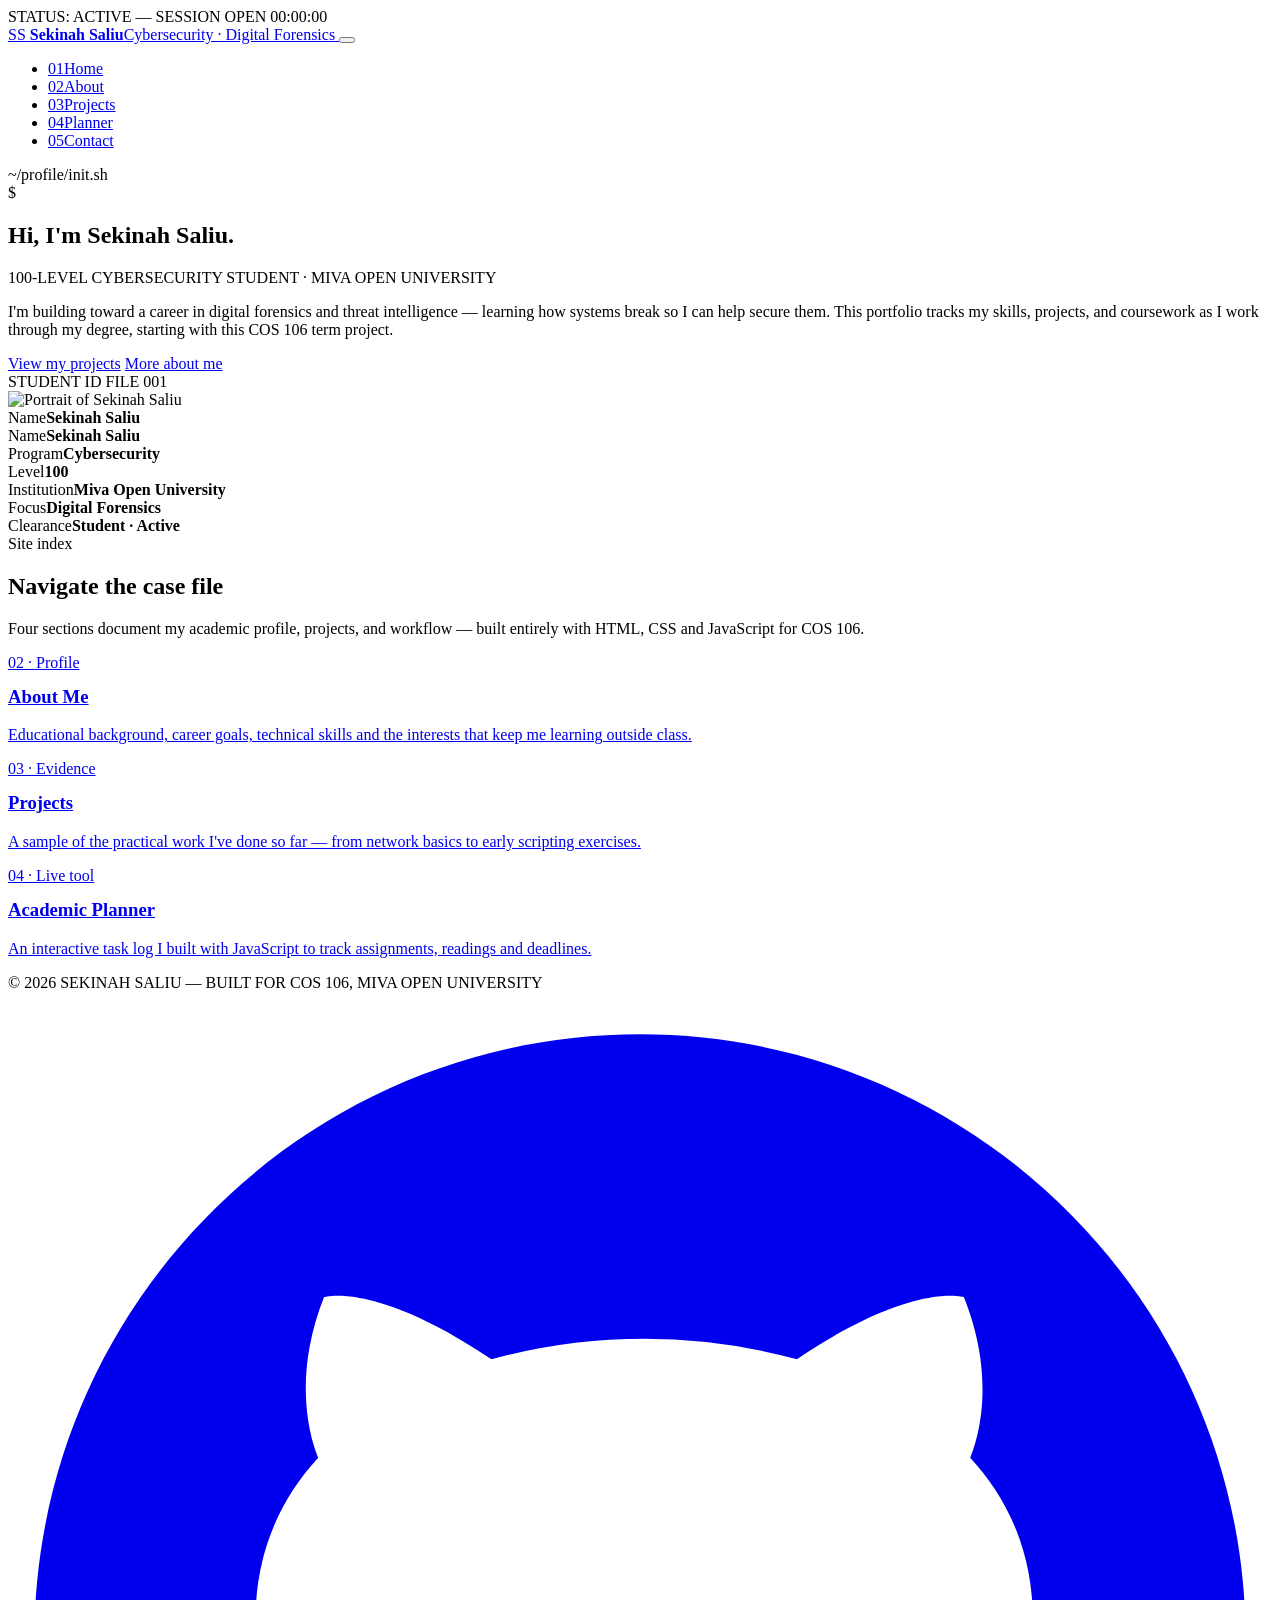
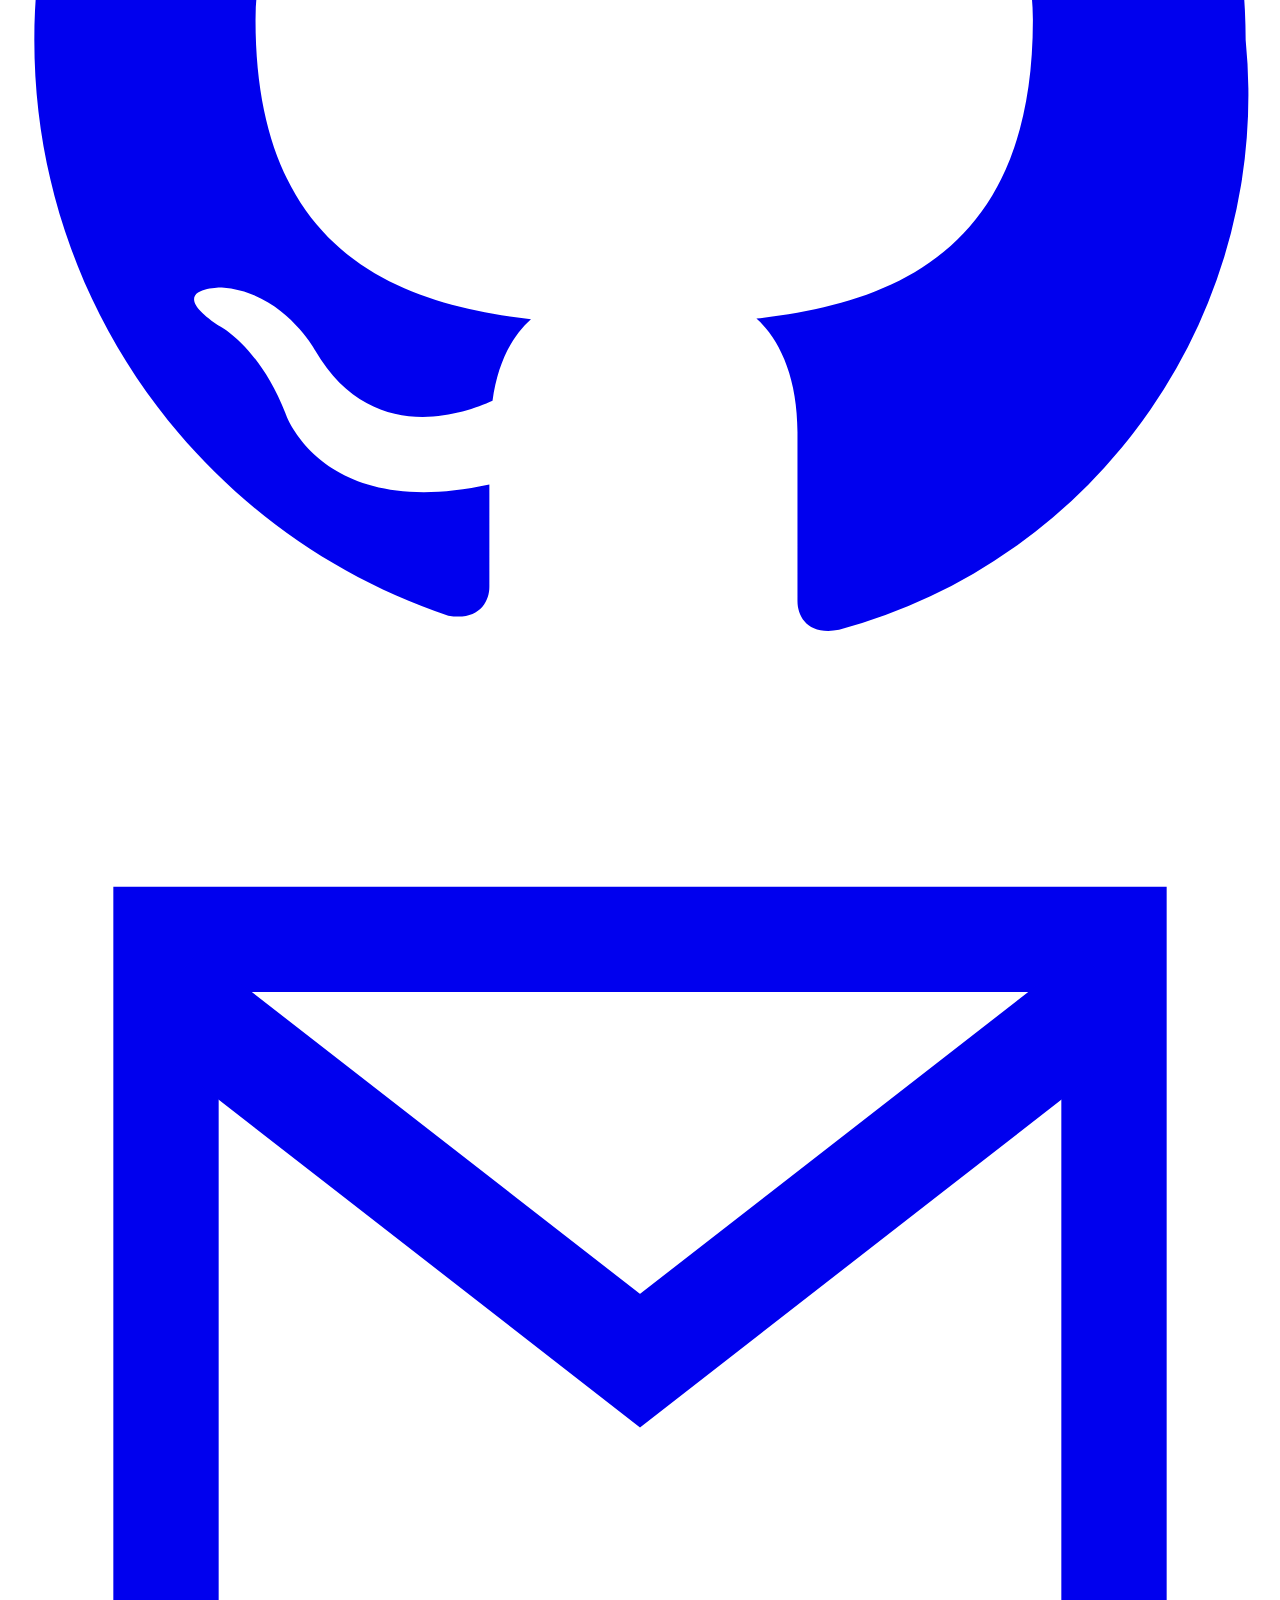
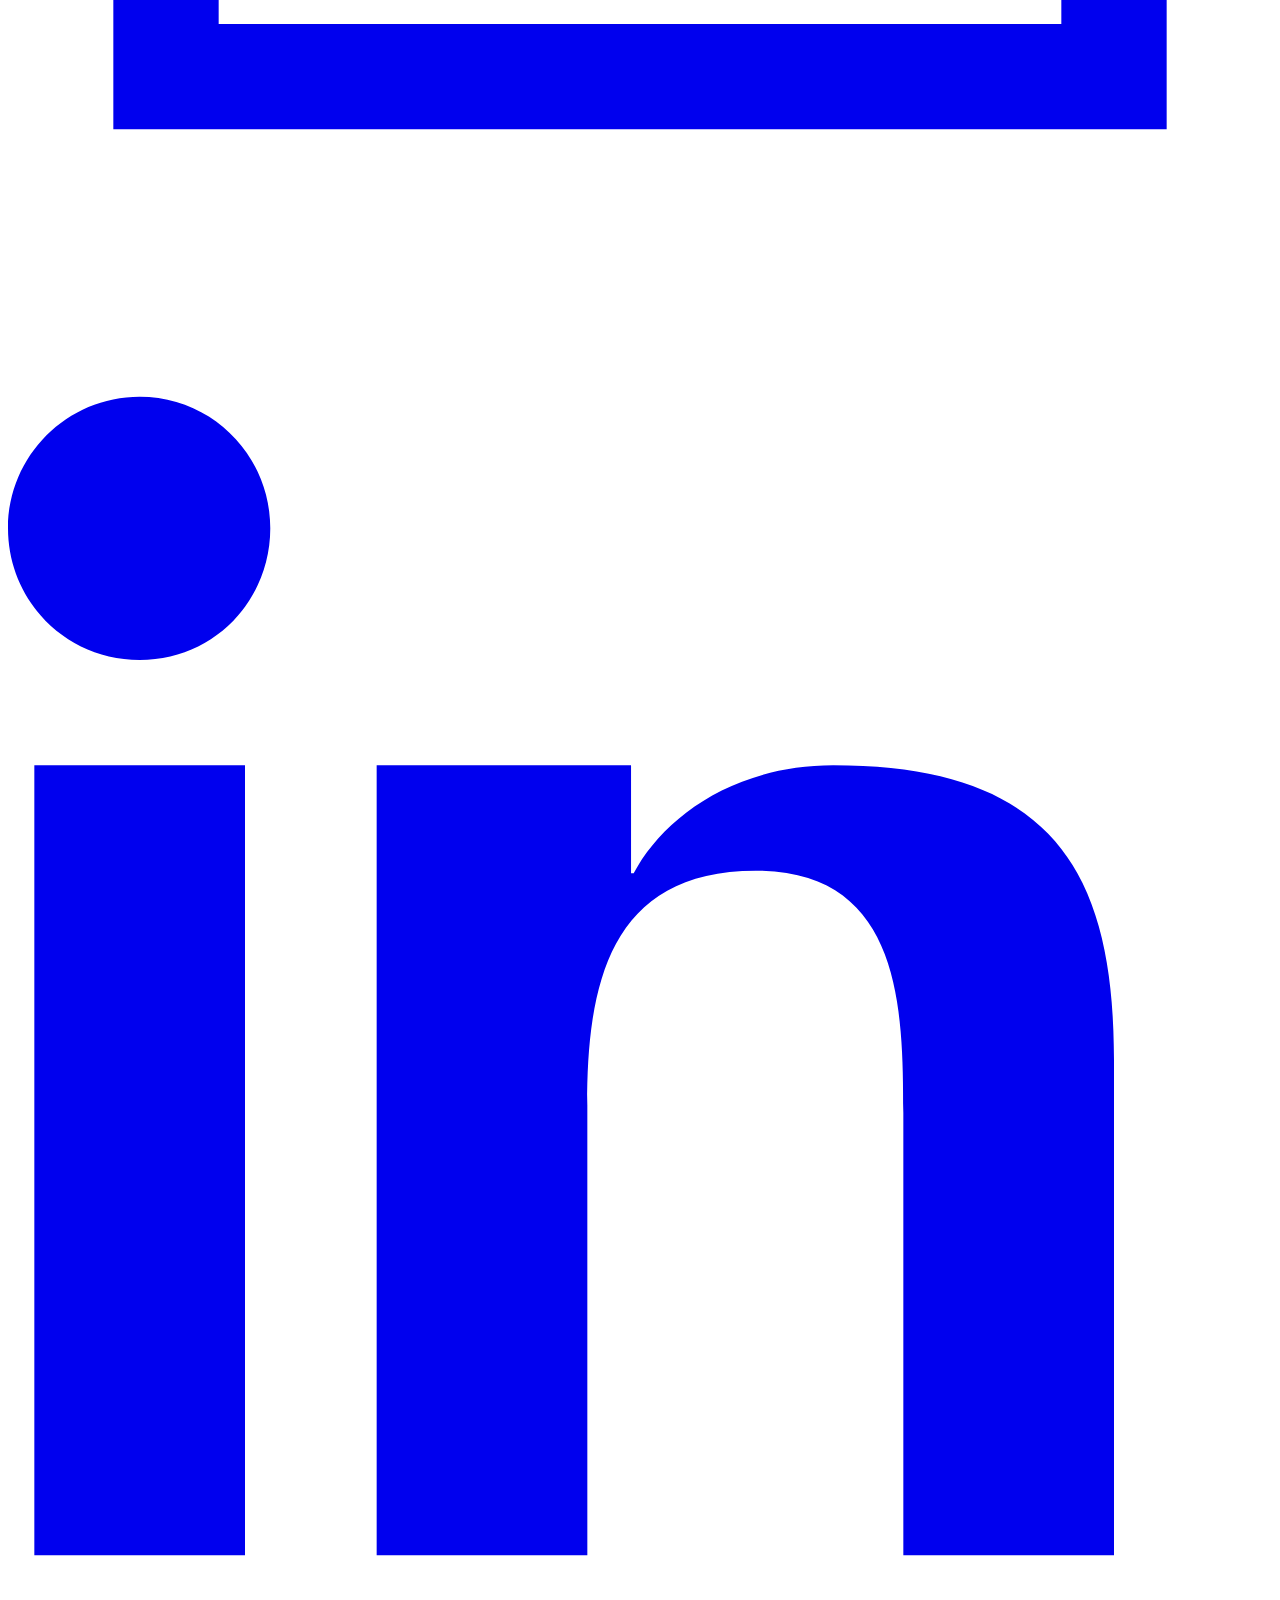
==== index.html @ 590c960b "Create index.html" ====
<!DOCTYPE html>
<html lang="en">
<head>
<meta charset="UTF-8">
<meta name="viewport" content="width=device-width, initial-scale=1.0">
<title>Sekinah Saliu — Academic Portfolio</title>
<meta name="description" content="Personal academic portfolio of Sekinah Saliu, 100-level Cybersecurity student at Miva Open University, focused on digital forensics and threat intelligence.">
<link rel="preconnect" href="https://fonts.googleapis.com">
<link href="https://fonts.googleapis.com/css2?family=IBM+Plex+Mono:wght@400;500;600;700&family=Inter:wght@400;500;600;700;800&display=swap" rel="stylesheet">
<link rel="stylesheet" href="css/style.css">
</head>
<body>

<div class="status-bar">
  <div class="wrap">
    <span><span class="status-dot"></span>STATUS: ACTIVE — SESSION OPEN</span>
    <span class="clock" data-clock>00:00:00</span>
  </div>
</div>

<header class="site-header">
  <nav class="nav-row wrap">
    <a href="index.html" class="brand">
      <span class="brand-mark">SS</span>
      <span class="brand-text"><strong>Sekinah Saliu</strong><span>Cybersecurity · Digital Forensics</span></span>
    </a>
    <button class="nav-toggle" aria-label="Toggle navigation" aria-expanded="false">
      <span></span><span></span><span></span>
    </button>
    <ul class="case-tabs">
      <li><a href="index.html" class="active"><span class="idx">01</span>Home</a></li>
      <li><a href="about.html"><span class="idx">02</span>About</a></li>
      <li><a href="projects.html"><span class="idx">03</span>Projects</a></li>
      <li><a href="planner.html"><span class="idx">04</span>Planner</a></li>
      <li><a href="contact.html"><span class="idx">05</span>Contact</a></li>
    </ul>
  </nav>
</header>

<main>
  <section class="hero">
    <div class="wrap hero-grid">
      <div class="reveal in">
        <div class="terminal">
          <div class="terminal-bar">
            <span></span><span></span><span></span>
            <span class="path">~/profile/init.sh</span>
          </div>
          <div class="terminal-body">
            <div class="line" data-type-line="$ whoami"></div>
            <div class="line" data-type-line="&gt; sekinah_saliu — cybersecurity student, miva open university"></div>
            <div class="line" data-type-line="$ scan --interests"></div>
            <div class="line" data-type-line="&gt; digital forensics · threat intelligence · vulnerability research"></div>
            <div class="line"><span class="ok">$</span> <span class="cursor"></span></div>
          </div>
        </div>

        <h1 class="hero-name">Hi, I'm Sekinah Saliu.</h1>
        <p class="hero-role">100-LEVEL CYBERSECURITY STUDENT · MIVA OPEN UNIVERSITY</p>
        <p class="hero-bio">I'm building toward a career in digital forensics and threat intelligence — learning how systems break so I can help secure them. This portfolio tracks my skills, projects, and coursework as I work through my degree, starting with this COS 106 term project.</p>
        <div class="hero-cta">
          <a href="projects.html" class="btn primary">View my projects</a>
          <a href="about.html" class="btn ghost">More about me</a>
        </div>
      </div>

      <div class="reveal">
        <div class="id-badge">
          <div class="id-badge-top">
            <span class="tag cyan">STUDENT ID</span>
            <span class="tag">FILE 001</span>
          </div>
          <div class="id-photo">
            <div class="id-scanline"></div>
            <div class="id-photo">
    <div class="id-scanline"></div>
    <!-- Replace with Media/profile.jpg -->
    <img src="Profile.jpg" alt="Portrait of Sekinah Saliu">
</div>

<div class="id-row"><span>Name</span><strong>Sekinah Saliu</strong></div>
          </div>
          <div class="id-row"><span>Name</span><strong>Sekinah Saliu</strong></div>
          <div class="id-row"><span>Program</span><strong>Cybersecurity</strong></div>
          <div class="id-row"><span>Level</span><strong>100</strong></div>
          <div class="id-row"><span>Institution</span><strong>Miva Open University</strong></div>
          <div class="id-row"><span>Focus</span><strong>Digital Forensics</strong></div>
          <div class="id-row"><span>Clearance</span><strong style="color:var(--cyan)">Student · Active</strong></div>
        </div>
      </div>
    </div>
  </section>

  <div class="wrap"><div class="divider"></div></div>

  <section class="section-tight">
    <div class="wrap">
      <div class="eyebrow">Site index</div>
      <div class="section-head">
        <h2 class="section-title">Navigate the case file</h2>
        <p class="section-sub">Four sections document my academic profile, projects, and workflow — built entirely with HTML, CSS and JavaScript for COS 106.</p>
      </div>
      <div class="grid-3">
        <a href="about.html" class="card reveal">
          <span class="tag amber">02 · Profile</span>
          <h3 style="margin-top:14px;">About Me</h3>
          <p>Educational background, career goals, technical skills and the interests that keep me learning outside class.</p>
        </a>
        <a href="projects.html" class="card reveal">
          <span class="tag amber">03 · Evidence</span>
          <h3 style="margin-top:14px;">Projects</h3>
          <p>A sample of the practical work I've done so far — from network basics to early scripting exercises.</p>
        </a>
        <a href="planner.html" class="card reveal">
          <span class="tag amber">04 · Live tool</span>
          <h3 style="margin-top:14px;">Academic Planner</h3>
          <p>An interactive task log I built with JavaScript to track assignments, readings and deadlines.</p>
        </a>
      </div>
    </div>
  </section>
</main>

<footer>
  <div class="wrap footer-row">
    <p>© 2026 SEKINAH SALIU — BUILT FOR COS 106, MIVA OPEN UNIVERSITY</p>
    <div class="socials">
      <a href="https://github.com/sekinah5682" aria-label="GitHub" target="_blank" rel="noopener">
        <svg viewBox="0 0 24 24" fill="currentColor"><path d="M12 .5C5.65.5.5 5.65.5 12c0 5.09 3.29 9.4 7.86 10.93.57.1.78-.25.78-.55v-1.94c-3.2.7-3.87-1.35-3.87-1.35-.53-1.33-1.29-1.68-1.29-1.68-1.05-.72.08-.71.08-.71 1.16.08 1.77 1.19 1.77 1.19 1.03 1.77 2.71 1.26 3.37.96.1-.75.4-1.26.73-1.55-2.55-.29-5.23-1.28-5.23-5.68 0-1.25.45-2.28 1.19-3.08-.12-.29-.52-1.46.11-3.05 0 0 .97-.31 3.18 1.18a11 11 0 0 1 5.8 0c2.2-1.49 3.17-1.18 3.17-1.18.64 1.59.24 2.76.12 3.05.74.8 1.19 1.83 1.19 3.08 0 4.41-2.69 5.38-5.25 5.67.41.36.78 1.07.78 2.16v3.2c0 .31.21.66.79.55A10.52 10.52 0 0 0 23.5 12C23.5 5.65 18.35.5 12 .5Z"/></svg>
      </a>
      <a href="mailto:sekinah.saliu@gmail.com" aria-label="Email">
        <svg viewBox="0 0 24 24" fill="none" stroke="currentColor" stroke-width="2"><path d="M3 5h18v14H3z"/><path d="m3 6 9 7 9-7"/></svg>
      </a>
      <a href="https://linkedin.com/sekinah" aria-label="LinkedIn" target="_blank" rel="noopener">
        <svg viewBox="0 0 24 24" fill="currentColor"><path d="M4.98 3.5C4.98 4.88 3.9 6 2.5 6S0 4.88 0 3.5 1.12 1 2.5 1s2.48 1.12 2.48 2.5ZM.5 8h4V23h-4V8Zm7.5 0h3.83v2.05h.05c.53-1 1.84-2.05 3.79-2.05C19.9 8 21 10.1 21 13.6V23h-4v-8.4c0-2-.04-4.6-2.8-4.6-2.8 0-3.2 2.2-3.2 4.45V23h-4V8Z"/></svg>
      </a>
    </div>
  </div>
</footer>

<script src="js/main.js"></script>
</body>
</html>
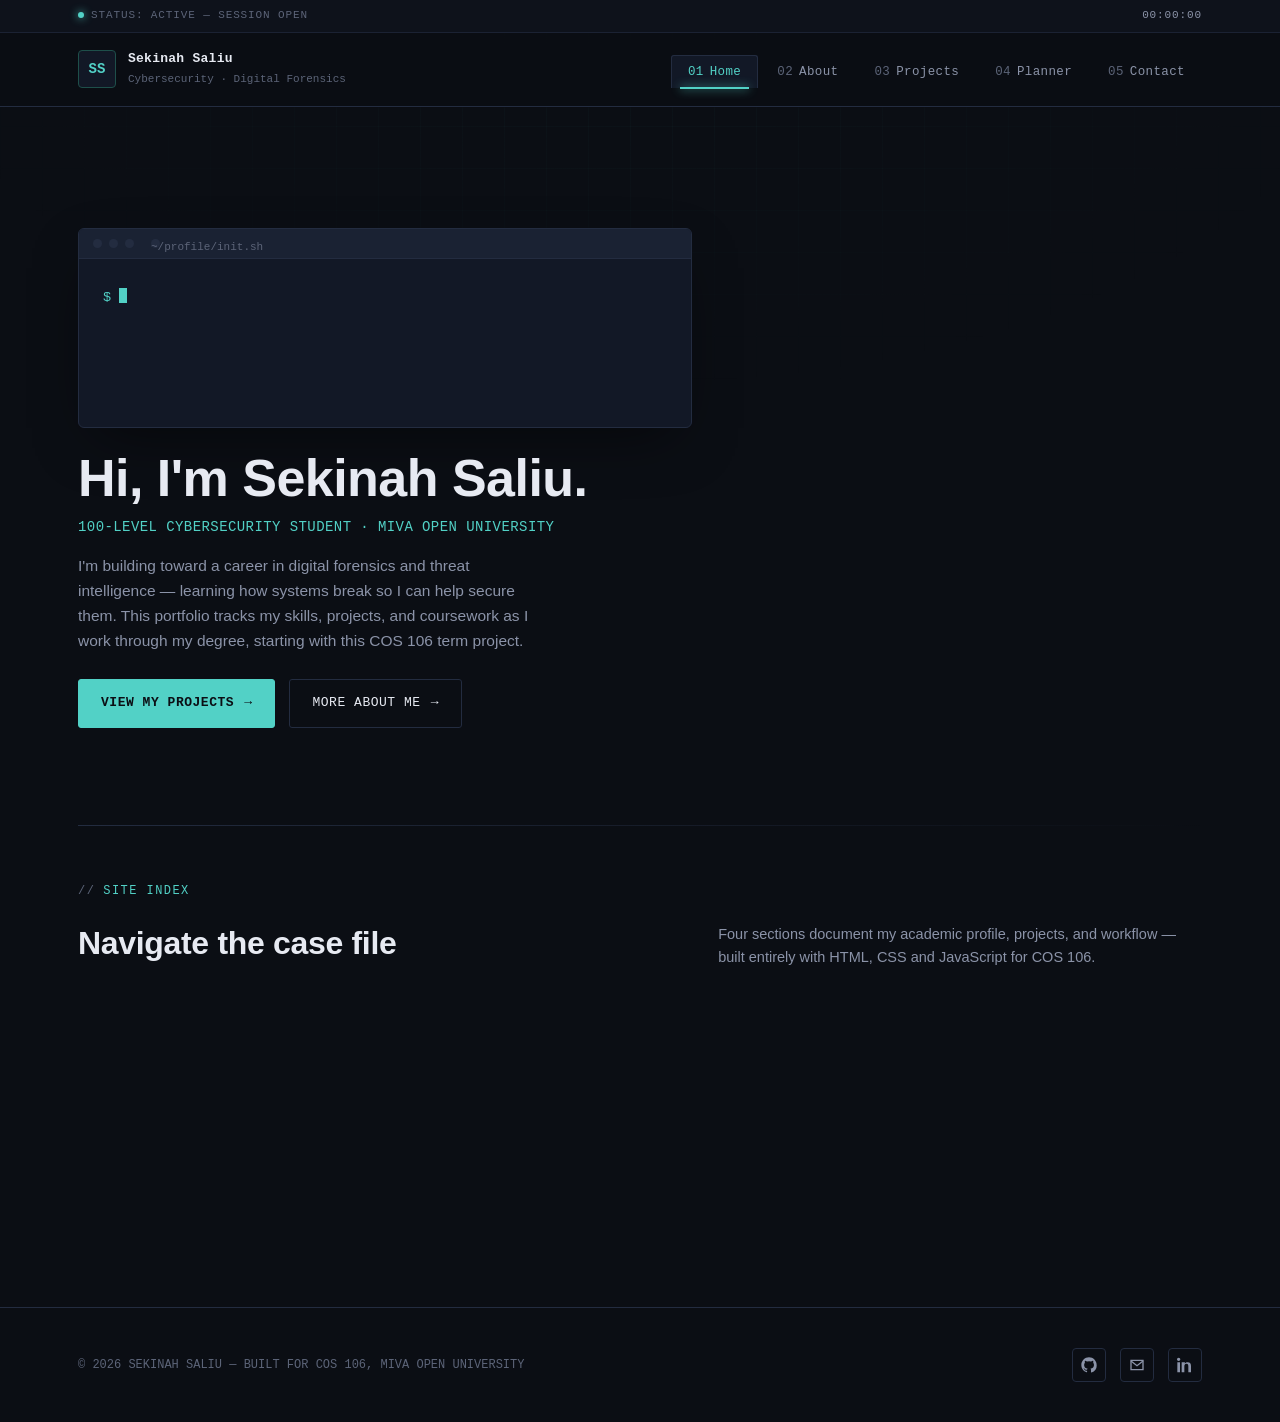
==== commit 8d6e6a00: "Update index.html" ====
--- a/index.html
+++ b/index.html
@@ -7,7 +7,7 @@
 <meta name="description" content="Personal academic portfolio of Sekinah Saliu, 100-level Cybersecurity student at Miva Open University, focused on digital forensics and threat intelligence.">
 <link rel="preconnect" href="https://fonts.googleapis.com">
 <link href="https://fonts.googleapis.com/css2?family=IBM+Plex+Mono:wght@400;500;600;700&family=Inter:wght@400;500;600;700;800&display=swap" rel="stylesheet">
-<link rel="stylesheet" href="css/style.css">
+<link rel="stylesheet" href="style.css">
 </head>
 <body>
 
@@ -138,6 +138,6 @@
   </div>
 </footer>
 
-<script src="js/main.js"></script>
+<script src="script.js"></script>
 </body>
 </html>
--- a/style.css
+++ b/style.css
@@ -0,0 +1,401 @@
+/* =========================================================
+   SEKINAH SALIU — DIGITAL FORENSICS PORTFOLIO
+   Design language: "Case File" — evidence dossier meets
+   terminal diagnostics. Built for COS 106 Term Project.
+   ========================================================= */
+
+/* ---------- Design Tokens ---------- */
+:root{
+  --ink:        #0B0E14;
+  --ink-2:      #0E121B;
+  --panel:      #121826;
+  --panel-2:    #1A2233;
+  --line:       #232C40;
+  --line-soft:  #1B2233;
+  --text:       #E7EAF2;
+  --muted:      #8B93A8;
+  --muted-2:    #5C6478;
+  --amber:      #E8A33D;
+  --amber-dim:  #7A5A22;
+  --cyan:       #52D1C6;
+  --cyan-dim:   #1E4F4A;
+  --red:        #E1544A;
+  --red-dim:    #5A2521;
+
+  --mono: 'IBM Plex Mono', 'Courier New', monospace;
+  --sans: 'Inter', -apple-system, BlinkMacSystemFont, 'Segoe UI', sans-serif;
+
+  --radius: 3px;
+  --radius-lg: 6px;
+  --shadow: 0 20px 60px -20px rgba(0,0,0,0.6);
+  --maxw: 1180px;
+}
+
+/* ---------- Reset ---------- */
+*, *::before, *::after{ box-sizing: border-box; }
+html{ scroll-behavior: smooth; }
+body{
+  margin:0;
+  background: var(--ink);
+  color: var(--text);
+  font-family: var(--sans);
+  font-size: 16px;
+  line-height: 1.6;
+  -webkit-font-smoothing: antialiased;
+}
+img{ max-width:100%; display:block; }
+a{ color: inherit; text-decoration:none; }
+ul{ margin:0; padding:0; list-style:none; }
+h1,h2,h3,h4,p{ margin:0; }
+button, input, textarea{ font-family: inherit; color: inherit; }
+
+/* Faint schematic grid backdrop */
+body::before{
+  content:"";
+  position: fixed; inset:0;
+  background-image:
+    linear-gradient(rgba(82,209,198,0.035) 1px, transparent 1px),
+    linear-gradient(90deg, rgba(82,209,198,0.035) 1px, transparent 1px);
+  background-size: 42px 42px;
+  pointer-events:none;
+  z-index:0;
+  mask-image: radial-gradient(ellipse 80% 60% at 50% 0%, black, transparent 75%);
+}
+
+::selection{ background: var(--cyan); color: var(--ink); }
+
+/* Visible keyboard focus, always */
+a:focus-visible, button:focus-visible, input:focus-visible,
+textarea:focus-visible, [tabindex]:focus-visible{
+  outline: 2px solid var(--cyan);
+  outline-offset: 3px;
+}
+
+/* Reduced motion respected globally */
+@media (prefers-reduced-motion: reduce){
+  *{ animation-duration: 0.001ms !important; animation-iteration-count: 1 !important;
+     transition-duration: 0.001ms !important; scroll-behavior:auto !important; }
+}
+
+/* ---------- Utility ---------- */
+.wrap{ max-width: var(--maxw); margin:0 auto; padding: 0 28px; position:relative; z-index:1; }
+.mono{ font-family: var(--mono); }
+.eyebrow{
+  font-family: var(--mono); font-size: 12px; letter-spacing: .12em; text-transform: uppercase;
+  color: var(--cyan); display:flex; align-items:center; gap:8px; margin-bottom: 14px;
+}
+.eyebrow::before{ content:"//"; color: var(--muted-2); }
+.section{ padding: 88px 0; position: relative; z-index:1; }
+.section-tight{ padding: 56px 0; }
+.divider{
+  height:1px; background: linear-gradient(90deg, var(--line) 0%, transparent 100%);
+  margin: 0;
+}
+.tag{
+  font-family: var(--mono); font-size: 11px; letter-spacing:.08em; text-transform:uppercase;
+  padding: 3px 9px; border:1px solid var(--line); border-radius: 2px; color: var(--muted);
+}
+.tag.amber{ color: var(--amber); border-color: var(--amber-dim); }
+.tag.cyan{ color: var(--cyan); border-color: var(--cyan-dim); }
+.tag.red{ color: var(--red); border-color: var(--red-dim); }
+
+.btn{
+  display:inline-flex; align-items:center; gap:10px;
+  font-family: var(--mono); font-size: 13px; letter-spacing:.04em; text-transform: uppercase;
+  padding: 13px 22px; border-radius: var(--radius); border:1px solid var(--line);
+  background: var(--panel); cursor:pointer; transition: all .18s ease;
+}
+.btn:hover{ border-color: var(--cyan); color: var(--cyan); transform: translateY(-1px); }
+.btn.primary{ background: var(--cyan); color: var(--ink); border-color: var(--cyan); font-weight:600; }
+.btn.primary:hover{ background: #66DDD1; color: var(--ink); box-shadow: 0 8px 30px -8px rgba(82,209,198,.5); }
+.btn.ghost{ background:transparent; }
+.btn::after{ content:"→"; transition: transform .18s ease; }
+.btn:hover::after{ transform: translateX(3px); }
+
+/* ---------- Status Ticker Bar ---------- */
+.status-bar{
+  border-bottom:1px solid var(--line-soft);
+  background: var(--ink-2);
+  font-family: var(--mono); font-size:11px; letter-spacing:.08em;
+  color: var(--muted-2); position:relative; z-index:2;
+}
+.status-bar .wrap{ display:flex; align-items:center; justify-content:space-between; padding:7px 28px; }
+.status-dot{
+  display:inline-block; width:6px; height:6px; border-radius:50%;
+  background: var(--cyan); margin-right:7px; box-shadow: 0 0 8px var(--cyan);
+  animation: pulse 2s infinite;
+}
+@keyframes pulse{ 0%,100%{ opacity:1; } 50%{ opacity:.35; } }
+.status-bar .clock{ color: var(--muted); }
+
+/* ---------- Header / Case-File Nav ---------- */
+header.site-header{
+  position: sticky; top:0; z-index: 50;
+  background: rgba(11,14,20,0.88);
+  backdrop-filter: blur(10px);
+  border-bottom: 1px solid var(--line);
+}
+.nav-row{ display:flex; align-items:center; justify-content:space-between; padding: 16px 28px; }
+.brand{ display:flex; align-items:center; gap:12px; }
+.brand-mark{
+  width:38px; height:38px; border-radius:4px;
+  border:1px solid var(--cyan-dim); background: var(--panel);
+  display:flex; align-items:center; justify-content:center;
+  font-family: var(--mono); font-weight:700; color: var(--cyan); font-size:14px;
+}
+.brand-text{ font-family: var(--mono); font-size:13px; }
+.brand-text strong{ color: var(--text); display:block; letter-spacing:.02em; }
+.brand-text span{ color: var(--muted-2); font-size: 11px; }
+
+.case-tabs{ display:flex; gap:2px; }
+.case-tabs a{
+  position:relative;
+  font-family: var(--mono); font-size:12.5px; letter-spacing:.03em;
+  color: var(--muted); padding: 9px 16px; border-radius: 3px 3px 0 0;
+  border: 1px solid transparent; border-bottom:none;
+  transition: color .15s ease;
+}
+.case-tabs a .idx{ color: var(--muted-2); margin-right:6px; }
+.case-tabs a:hover{ color: var(--text); }
+.case-tabs a.active{ color: var(--cyan); border-color: var(--line); background: var(--panel); }
+.case-tabs a.active .idx{ color: var(--cyan); }
+.case-tabs a.active::after{
+  content:""; position:absolute; left:8px; right:8px; bottom:-1px; height:2px;
+  background: var(--cyan); box-shadow: 0 0 10px var(--cyan);
+}
+
+.nav-toggle{ display:none; background:none; border:1px solid var(--line); border-radius:4px; padding:8px 10px; cursor:pointer; }
+.nav-toggle span{ display:block; width:18px; height:2px; background:var(--text); margin:3px 0; }
+
+@media (max-width: 880px){
+  .case-tabs{
+    display:none; position:absolute; top:100%; left:0; right:0;
+    flex-direction:column; background: var(--ink-2); border-bottom:1px solid var(--line);
+    padding: 8px 0;
+  }
+  .case-tabs.open{ display:flex; }
+  .case-tabs a{ padding: 12px 28px; border-radius:0; }
+  .case-tabs a.active::after{ display:none; }
+  .nav-toggle{ display:block; }
+}
+
+/* ---------- Hero ---------- */
+.hero{ padding: 64px 0 40px; position:relative; z-index:1; }
+.hero-grid{ display:grid; grid-template-columns: 1.15fr 0.85fr; gap: 56px; align-items:center; }
+@media (max-width: 900px){ .hero-grid{ grid-template-columns: 1fr; gap:40px; } }
+
+.terminal{
+  background: var(--panel); border:1px solid var(--line); border-radius: var(--radius-lg);
+  box-shadow: var(--shadow); overflow:hidden;
+}
+.terminal-bar{
+  display:flex; align-items:center; gap:7px; padding:10px 14px;
+  border-bottom:1px solid var(--line); background: var(--panel-2);
+}
+.terminal-bar span{ width:9px; height:9px; border-radius:50%; background: var(--line); }
+.terminal-bar .path{ margin-left:10px; font-family:var(--mono); font-size:11px; color:var(--muted-2); }
+.terminal-body{ padding: 22px 24px 26px; font-family: var(--mono); font-size: 13.5px; min-height: 168px; }
+.terminal-body .line{ color: var(--muted); margin-bottom:6px; }
+.terminal-body .line .ok{ color: var(--cyan); }
+.terminal-body .cursor{ display:inline-block; width:8px; height:15px; background:var(--cyan); vertical-align:-2px; animation: blink 1s steps(1) infinite; }
+@keyframes blink{ 50%{ opacity:0; } }
+
+.hero-name{ font-family: var(--sans); font-weight: 800; font-size: clamp(34px, 5vw, 52px); line-height:1.08; margin: 22px 0 10px; letter-spacing: -0.01em; }
+.hero-role{ color: var(--cyan); font-family: var(--mono); font-size: 14px; letter-spacing:.03em; margin-bottom:16px; }
+.hero-bio{ color: var(--muted); max-width: 54ch; margin-bottom: 26px; font-size: 15.5px; }
+.hero-cta{ display:flex; gap:14px; flex-wrap:wrap; }
+
+/* ID Badge (signature element) */
+.id-badge{
+  background: linear-gradient(180deg, var(--panel) 0%, var(--panel-2) 100%);
+  border: 1px solid var(--line); border-radius: var(--radius-lg);
+  padding: 22px; box-shadow: var(--shadow); position:relative;
+}
+.id-badge::before{
+  content:""; position:absolute; inset:0; border-radius: var(--radius-lg);
+  padding:1px; background: linear-gradient(135deg, var(--cyan-dim), transparent 40%);
+  -webkit-mask: linear-gradient(#000 0 0) content-box, linear-gradient(#000 0 0);
+  -webkit-mask-composite: xor; mask-composite: exclude; pointer-events:none;
+}
+.id-badge-top{ display:flex; justify-content:space-between; align-items:flex-start; margin-bottom:16px; }
+.id-badge-top .tag{ }
+.id-photo{
+  width:100%; aspect-ratio: 4/3; border-radius: 4px; overflow:hidden;
+  border:1px solid var(--line); background: var(--ink-2);
+  display:flex; align-items:center; justify-content:center; position:relative;
+  margin-bottom: 16px;
+}
+.id-photo::after{
+  content:""; position:absolute; inset:0;
+  background: repeating-linear-gradient(0deg, transparent, transparent 3px, rgba(82,209,198,0.03) 4px);
+}
+.id-photo svg{ width: 46%; opacity:.9; }
+.id-scanline{
+  position:absolute; left:0; right:0; height:2px; background: var(--cyan); opacity:.7;
+  box-shadow: 0 0 12px var(--cyan); animation: scan 3.2s ease-in-out infinite;
+}
+@keyframes scan{ 0%{ top:4%; } 50%{ top:92%; } 100%{ top:4%; } }
+.id-row{ display:flex; justify-content:space-between; font-family:var(--mono); font-size:12px; padding:7px 0; border-bottom: 1px dashed var(--line-soft); color: var(--muted); }
+.id-row:last-child{ border-bottom:none; }
+.id-row strong{ color: var(--text); font-weight:500; }
+
+/* ---------- Cards / Grids ---------- */
+.grid-3{ display:grid; grid-template-columns: repeat(3, 1fr); gap: 22px; }
+.grid-2{ display:grid; grid-template-columns: repeat(2, 1fr); gap: 22px; }
+@media (max-width: 880px){ .grid-3{ grid-template-columns: 1fr; } .grid-2{ grid-template-columns:1fr; } }
+
+.card{
+  background: var(--panel); border:1px solid var(--line); border-radius: var(--radius-lg);
+  padding: 26px; transition: border-color .2s ease, transform .2s ease;
+  position:relative; overflow:hidden;
+}
+.card:hover{ border-color: var(--cyan-dim); transform: translateY(-3px); }
+.card::before{
+  content:""; position:absolute; top:0; left:0; right:0; height:2px;
+  background: var(--cyan); transform: scaleX(0); transform-origin:left;
+  transition: transform .35s ease;
+}
+.card:hover::before{ transform: scaleX(1); }
+.card h3{ font-size: 18px; margin-bottom:10px; }
+.card p{ color: var(--muted); font-size: 14.5px; }
+
+.section-head{ display:flex; align-items:flex-end; justify-content:space-between; margin-bottom: 40px; flex-wrap:wrap; gap:16px; }
+.section-title{ font-size: clamp(24px, 3vw, 32px); font-weight:700; letter-spacing:-.01em; }
+.section-sub{ color: var(--muted); max-width: 60ch; margin-top: 8px; font-size: 14.5px; }
+
+/* ---------- Diagnostic Meters (skills) ---------- */
+.meter{ margin-bottom: 18px; }
+.meter-head{ display:flex; justify-content:space-between; font-family:var(--mono); font-size:12.5px; margin-bottom:7px; }
+.meter-head .level{ color: var(--cyan); }
+.meter-track{ height:6px; background: var(--panel-2); border-radius:3px; overflow:hidden; border:1px solid var(--line); }
+.meter-fill{ height:100%; background: linear-gradient(90deg, var(--cyan-dim), var(--cyan)); width:0; transition: width 1.1s cubic-bezier(.2,.8,.2,1); }
+
+/* ---------- Footer ---------- */
+footer{ border-top:1px solid var(--line); padding: 40px 0; margin-top: 40px; position:relative; z-index:1; }
+.footer-row{ display:flex; justify-content:space-between; align-items:center; flex-wrap:wrap; gap:16px; }
+.footer-row p{ color: var(--muted-2); font-family: var(--mono); font-size:12px; }
+.socials{ display:flex; gap:14px; }
+.socials a{ width:34px; height:34px; border:1px solid var(--line); border-radius:4px; display:flex; align-items:center; justify-content:center; transition: border-color .2s ease, color .2s ease; color: var(--muted); }
+.socials a:hover{ border-color: var(--cyan); color: var(--cyan); }
+.socials svg{ width:16px; height:16px; }
+
+/* ---------- Page header (non-home pages) ---------- */
+.page-head{ padding: 52px 0 8px; }
+.page-head .section-title{ margin-bottom: 6px; }
+.breadcrumb{ font-family: var(--mono); font-size:11.5px; color: var(--muted-2); margin-bottom:14px; letter-spacing:.05em; }
+.breadcrumb .cyan{ color: var(--cyan); }
+
+/* ---------- About page ---------- */
+.about-grid{ display:grid; grid-template-columns: 1fr 1fr; gap: 48px; align-items:start; }
+@media (max-width: 880px){ .about-grid{ grid-template-columns:1fr; } }
+.log-list li{ display:flex; gap:14px; padding: 14px 0; border-bottom:1px dashed var(--line-soft); }
+.log-list li:last-child{ border-bottom:none; }
+.log-list .dot{ width:8px; height:8px; border-radius:50%; background: var(--cyan); margin-top:6px; flex-shrink:0; box-shadow: 0 0 8px var(--cyan-dim); }
+.log-list h4{ font-size:15px; margin-bottom:3px; }
+.log-list p{ color: var(--muted); font-size:14px; }
+
+.chip-row{ display:flex; flex-wrap:wrap; gap:10px; margin-top: 8px; }
+.chip{ font-family: var(--mono); font-size:12.5px; padding:8px 13px; border:1px solid var(--line); border-radius:20px; color: var(--muted); }
+
+.video-frame{
+  border:1px solid var(--line); border-radius: var(--radius-lg); overflow:hidden; background: var(--panel);
+  box-shadow: var(--shadow); margin-top: 8px;
+}
+.video-frame .terminal-bar{ }
+.video-frame iframe{ width:100%; aspect-ratio: 16/9; border:0; display:block; }
+
+/* ---------- Projects page ---------- */
+.project-card{ display:flex; flex-direction:column; }
+.project-thumb{
+  aspect-ratio: 16/10; border-radius: 4px; border:1px solid var(--line); background: var(--ink-2);
+  margin-bottom: 18px; display:flex; align-items:center; justify-content:center; overflow:hidden; position:relative;
+}
+.project-thumb svg{ width:56%; }
+.project-thumb .case-id{ position:absolute; top:10px; left:10px; font-family:var(--mono); font-size:10.5px; color: var(--muted-2); }
+.project-meta{ display:flex; gap:8px; margin: 12px 0 14px; flex-wrap:wrap; }
+.project-link{ font-family: var(--mono); font-size:12.5px; color: var(--cyan); display:inline-flex; align-items:center; gap:6px; margin-top:auto; }
+.project-link::after{ content:"↗"; }
+
+/* ---------- Planner page ---------- */
+.planner-shell{
+  background: var(--panel); border:1px solid var(--line); border-radius: var(--radius-lg);
+  box-shadow: var(--shadow); overflow:hidden;
+}
+.planner-toolbar{
+  display:flex; gap:10px; padding: 20px; border-bottom:1px solid var(--line); flex-wrap:wrap;
+  background: var(--panel-2);
+}
+.planner-toolbar input[type="text"], .planner-toolbar input[type="date"]{
+  background: var(--ink-2); border:1px solid var(--line); border-radius:3px; padding:11px 13px;
+  font-size:14px; flex:1; min-width:160px;
+}
+.planner-toolbar input:focus{ border-color: var(--cyan); outline:none; }
+.priority-select{
+  background: var(--ink-2); border:1px solid var(--line); border-radius:3px; padding:11px 13px; font-size:13px;
+}
+.planner-stats{ display:flex; gap: 0; border-bottom:1px solid var(--line); }
+.pstat{ flex:1; padding: 16px 20px; text-align:center; border-right:1px solid var(--line); }
+.pstat:last-child{ border-right:none; }
+.pstat .num{ font-family:var(--mono); font-size:22px; color:var(--cyan); font-weight:600; }
+.pstat .lbl{ font-family:var(--mono); font-size:10.5px; color:var(--muted-2); text-transform:uppercase; letter-spacing:.06em; margin-top:2px; }
+
+.task-list{ padding: 8px 12px 20px; min-height: 120px; }
+.task-item{
+  display:flex; align-items:flex-start; gap:14px; padding: 15px 14px; border-bottom:1px solid var(--line-soft);
+  transition: background .15s ease;
+}
+.task-item:hover{ background: rgba(255,255,255,0.015); }
+.task-check{
+  width:20px; height:20px; border:1px solid var(--line); border-radius:3px; flex-shrink:0; cursor:pointer;
+  display:flex; align-items:center; justify-content:center; margin-top:2px; transition: all .15s ease;
+}
+.task-check.checked{ background: var(--cyan); border-color: var(--cyan); }
+.task-check.checked::after{ content:"✓"; color:var(--ink); font-size:12px; font-weight:700; }
+.task-body{ flex:1; }
+.task-title{ font-size:14.5px; margin-bottom:4px; }
+.task-item.done .task-title{ text-decoration: line-through; color: var(--muted-2); }
+.task-sub{ font-family:var(--mono); font-size:11.5px; color: var(--muted-2); display:flex; gap:10px; flex-wrap:wrap; }
+.task-del{
+  background:none; border:1px solid var(--line); border-radius:3px; color:var(--muted); cursor:pointer;
+  padding: 6px 9px; font-size:12px; transition: all .15s ease; flex-shrink:0;
+}
+.task-del:hover{ border-color: var(--red); color: var(--red); }
+.empty-state{ text-align:center; padding: 50px 20px; color: var(--muted-2); }
+.empty-state .glyph{ font-family:var(--mono); font-size:28px; margin-bottom:10px; }
+
+/* ---------- Contact page ---------- */
+.contact-grid{ display:grid; grid-template-columns: 1fr 1fr; gap: 48px; align-items:start; }
+@media (max-width: 880px){ .contact-grid{ grid-template-columns:1fr; } }
+.form-field{ margin-bottom: 20px; }
+.form-field label{ display:block; font-family: var(--mono); font-size:12px; letter-spacing:.04em; text-transform:uppercase; color: var(--muted); margin-bottom:8px; }
+.form-field input, .form-field textarea{
+  width:100%; background: var(--panel); border:1px solid var(--line); border-radius:3px;
+  padding: 13px 14px; font-size:14.5px; transition: border-color .15s ease;
+}
+.form-field input:focus, .form-field textarea:focus{ border-color: var(--cyan); outline:none; }
+.form-field textarea{ resize: vertical; min-height:120px; }
+.form-field .err{ color: var(--red); font-size:12px; margin-top:6px; font-family: var(--mono); display:none; }
+.form-field.invalid input, .form-field.invalid textarea{ border-color: var(--red); }
+.form-field.invalid .err{ display:block; }
+.form-status{
+  margin-top:18px; padding: 14px 16px; border-radius:4px; font-family:var(--mono); font-size:13px;
+  display:none; border:1px solid var(--cyan-dim); background: rgba(82,209,198,0.06); color: var(--cyan);
+}
+.form-status.show{ display:block; }
+
+.contact-info .card{ margin-bottom:16px; }
+.contact-info .card .row{ display:flex; gap:12px; align-items:flex-start; }
+.contact-info .icon{ width:34px; height:34px; border:1px solid var(--line); border-radius:4px; display:flex; align-items:center; justify-content:center; color:var(--cyan); flex-shrink:0; }
+.contact-info .icon svg{ width:16px; height:16px; }
+
+/* ---------- Reveal on scroll ---------- */
+.reveal{ opacity:0; transform: translateY(16px); transition: opacity .6s ease, transform .6s ease; }
+.reveal.in{ opacity:1; transform: translateY(0); }
+
+/* ---------- Table (Academic snapshot) ---------- */
+table.data-table{ width:100%; border-collapse: collapse; font-size: 14px; }
+.data-table th, .data-table td{ text-align:left; padding: 12px 14px; border-bottom:1px solid var(--line-soft); }
+.data-table th{ font-family: var(--mono); font-size:11.5px; text-transform:uppercase; letter-spacing:.06em; color: var(--muted-2); font-weight:500; }
+.data-table tr:last-child td{ border-bottom:none; }
+.data-table td{ color: var(--muted); }
+.data-table td strong{ color: var(--text); font-weight:500; }
